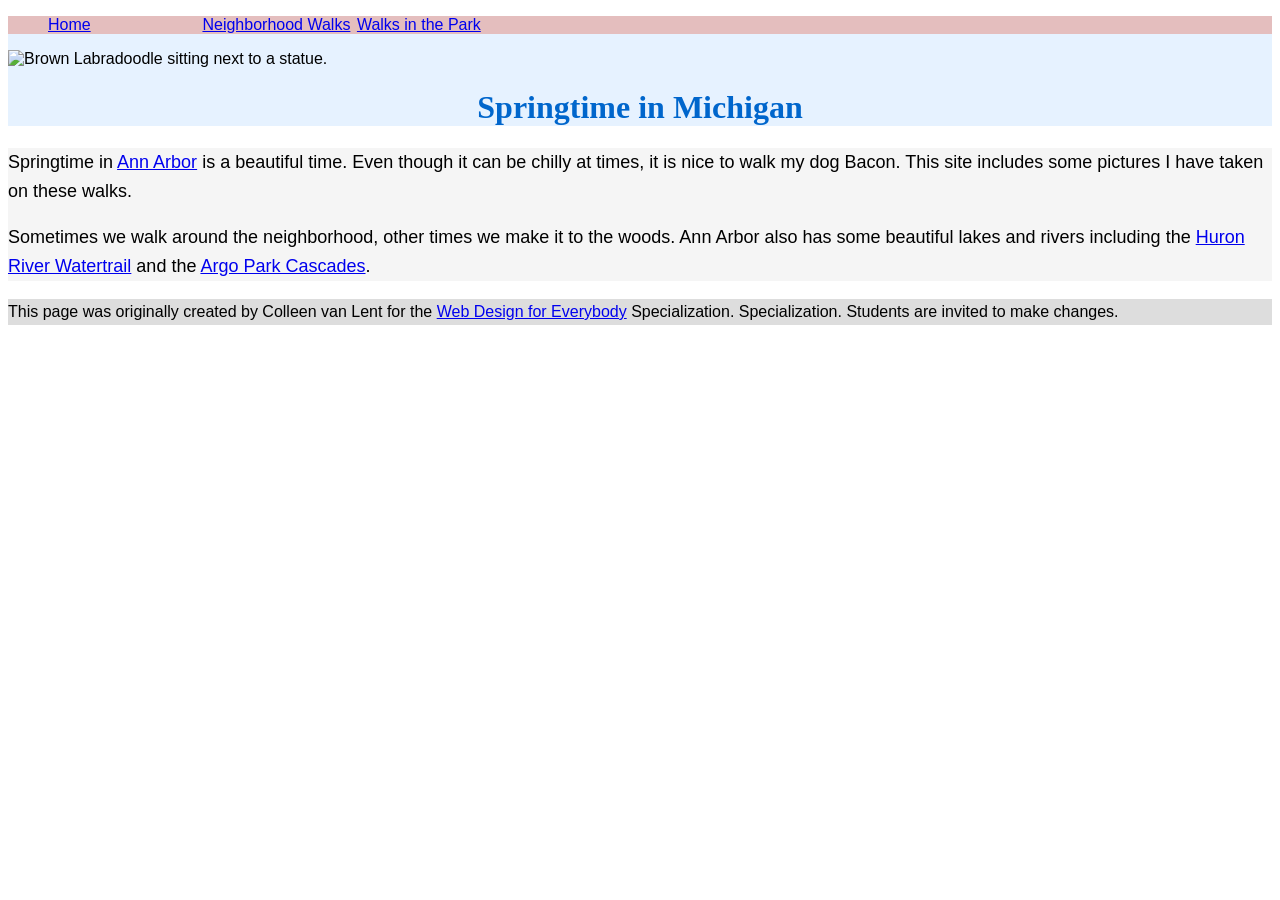
==== index.html @ 0c785f55 "Complete CSS Week 1 homework" ====
<!DOCTYPE html>
<html lang="en">

<head>
  <meta charset="utf-8">
  <meta name="viewport" content="width=device-width">
  <title>Springtime In Michigan</title>
  <link rel="stylesheet" href="css/style.css">
</head>

<body>
  <header>
    <nav>
      <ul>
        <li><a href="index.html">Home</a></li>
        <li><a href="neighborhood.html">Neighborhood Walks</a></li>
        <li><a href="parks.html">Walks in the Park</a></li>
      </ul>
    </nav>
    <img src="images/BaconGallupPark.jpg" width="200" alt="Brown Labradoodle sitting next to a statue.">
    <h1>Springtime in Michigan</h1>
  </header>
  <main>
    <p>Springtime in <a href="https://www.michigan.org/city/ann-arbor">Ann Arbor</a> is a beautiful time. Even though
      it can be chilly at times, it is nice to walk my dog Bacon. This site includes some pictures I have taken on
      these walks. </p>

    <p>Sometimes we walk around the neighborhood, other times we make it to the woods. Ann Arbor also has some
      beautiful lakes and rivers including the <a
        href="https://www.annarbor.org/things-to-do/recreation-outdoors/huron-river/">Huron River Watertrail</a> and
      the <a href="https://www.a2gov.org/departments/Parks-Recreation/parks-places/argo/pages/default.aspx">Argo Park
        Cascades</a>.</p>

  </main>
  <footer>
    <p>This page was originally created by Colleen van Lent for the <a
        href="https://www.coursera.org/specializations/web-design"> Web Design for Everybody</a> Specialization.
      Specialization. Students are invited to make changes.</p>
  </footer>

</body>

</html>
---- css/style.css ----
body {
    font-family: Arial, sans-serif;
    font-size: 16px;
}

header {
    background-color: #e6f2ff;
}

nav {
    background-color: #e4bebe;
}

main {
    background-color: #f5f5f5;
    font-size: 18px;
}

footer {
    background-color: #dddddd;
}

li {
    display: inline-block;
    width: 150px;
}

h1 {
    text-align: center;
    font-family: Georgia, serif;
    color: #0066cc;
}

p {
    line-height: 1.6;
}
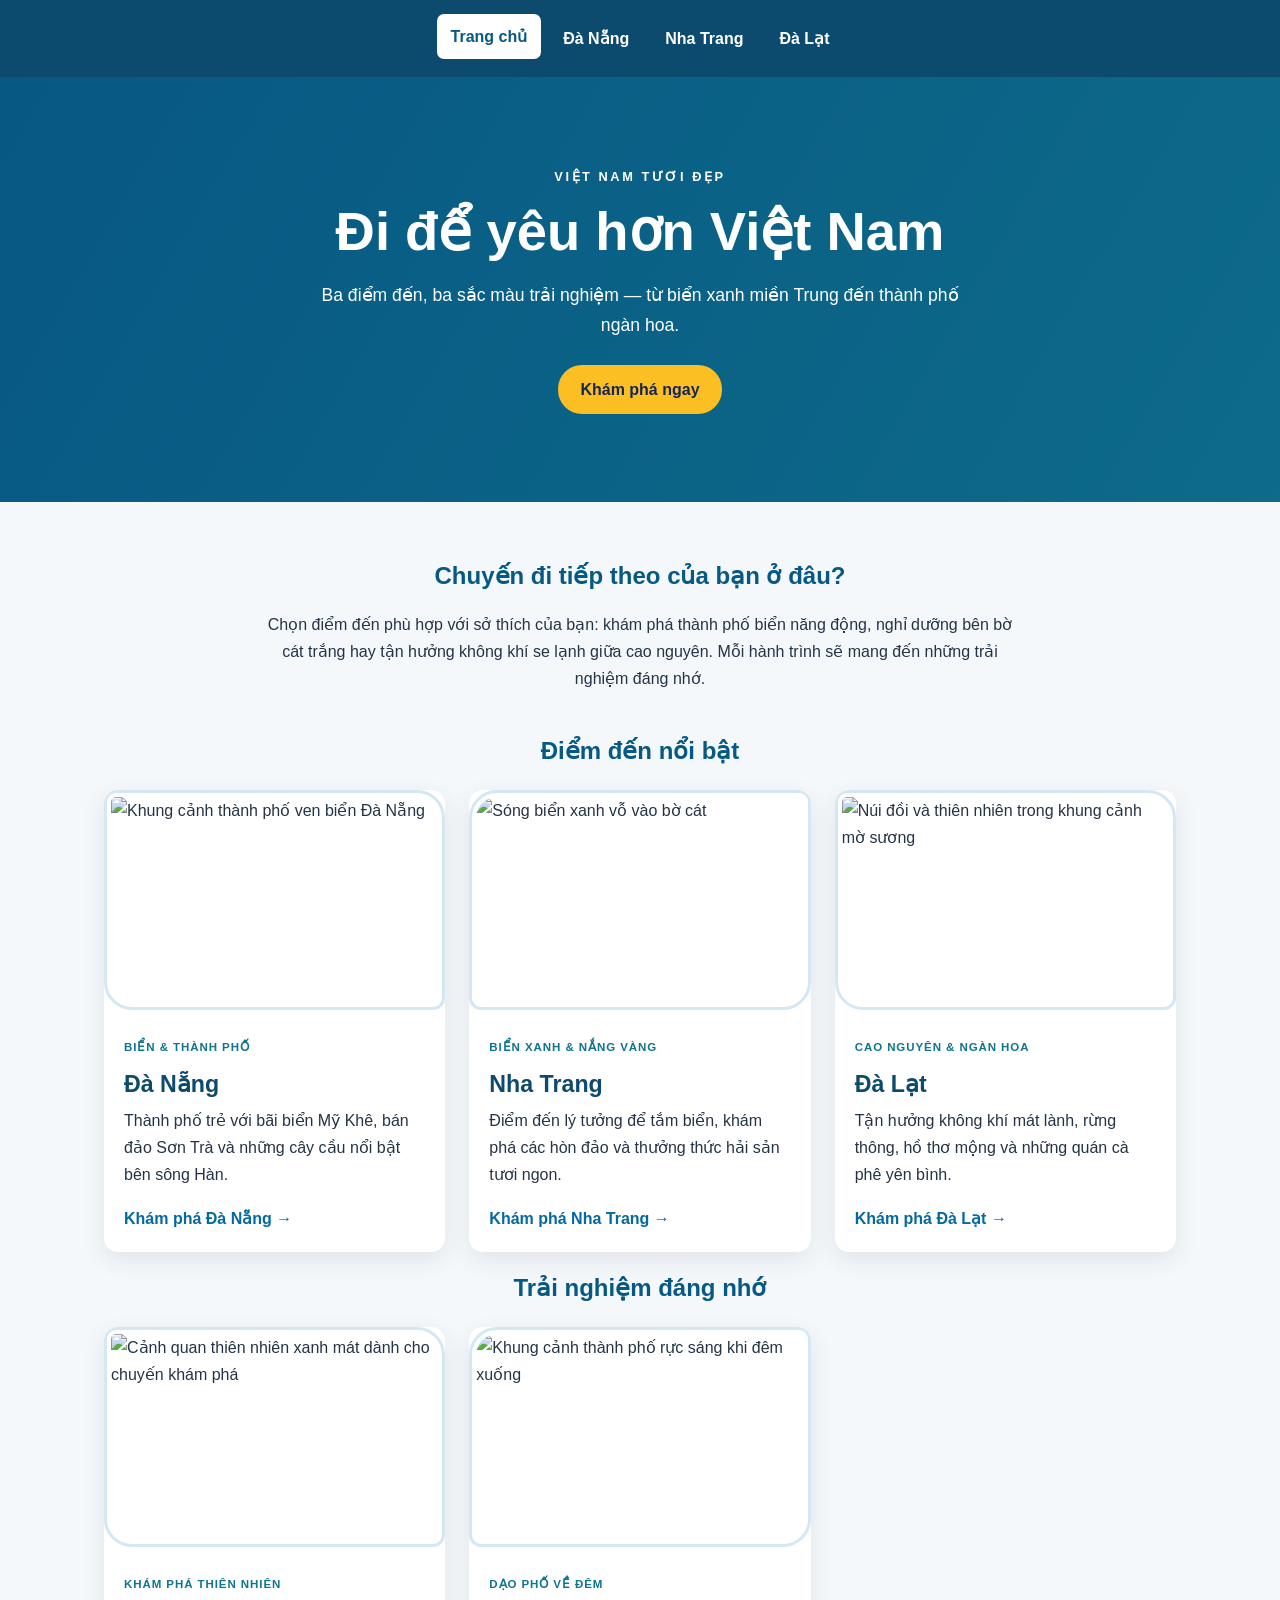
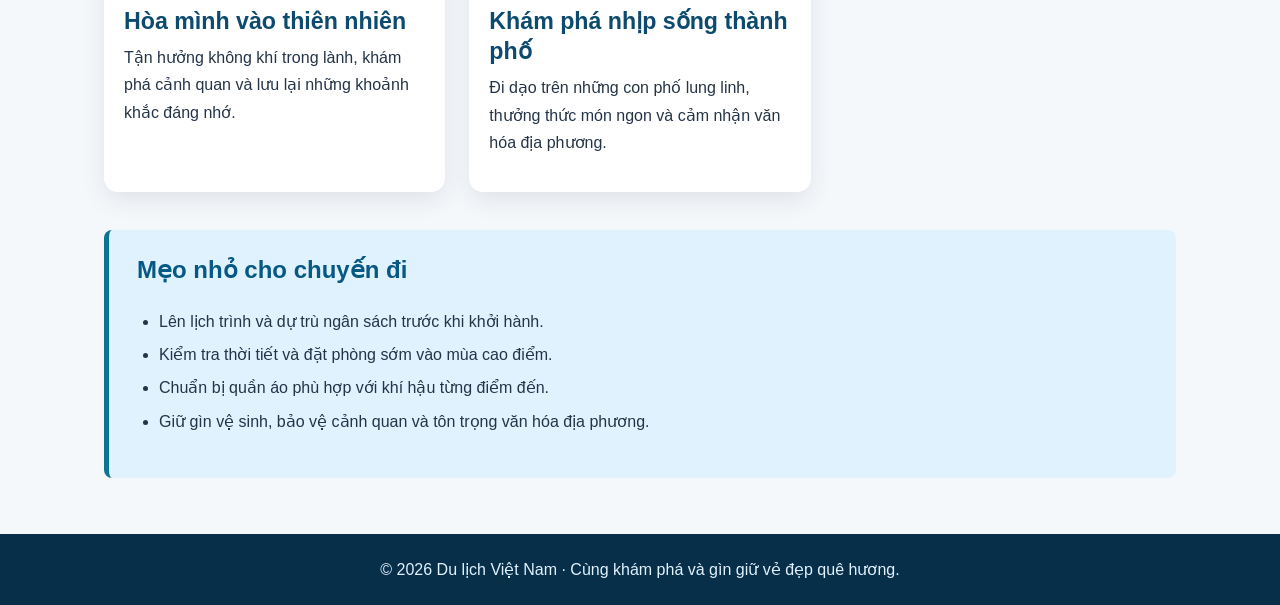
==== commit 9e706874: "Upload website du lich" ====
--- a/index.html
+++ b/index.html
@@ -1,43 +1,177 @@
+
 <!DOCTYPE html>
-<html lang="en">
-
+<html lang="vi">
 <head>
-  <meta charset="utf-8">
-  <meta name="viewport" content="width=device-width">
-  <title>Springtime In Michigan</title>
+  <meta charset="UTF-8">
+  <meta name="viewport" content="width=device-width, initial-scale=1.0">
+  <meta name="description" content="Khám phá những điểm đến nổi bật tại Việt Nam: Đà Nẵng, Nha Trang và Đà Lạt. Cùng lên kế hoạch cho chuyến du lịch tiếp theo của bạn.">
+  <title>Du lịch Việt Nam</title>
   <link rel="stylesheet" href="css/style.css">
 </head>
 
 <body>
-  <header>
-    <nav>
+  <a class="skip-link" href="#main-content">
+    Chuyển đến nội dung chính
+  </a>
+
+  <header class="site-header">
+    <nav aria-label="Điều hướng chính">
       <ul>
-        <li><a href="index.html">Home</a></li>
-        <li><a href="neighborhood.html">Neighborhood Walks</a></li>
-        <li><a href="parks.html">Walks in the Park</a></li>
+        <li>
+          <a class="active" href="index.html" aria-current="page">
+            Trang chủ
+          </a>
+        </li>
+        <li><a href="danang.html">Đà Nẵng</a></li>
+        <li><a href="nhatrang.html">Nha Trang</a></li>
+        <li><a href="dalat.html">Đà Lạt</a></li>
       </ul>
     </nav>
-    <img src="images/BaconGallupPark.jpg" width="200" alt="Brown Labradoodle sitting next to a statue.">
-    <h1>Springtime in Michigan</h1>
+
+    <div class="hero">
+      <p class="eyebrow">VIỆT NAM TƯƠI ĐẸP</p>
+      <h1>Đi để yêu hơn Việt Nam</h1>
+      <p>
+        Ba điểm đến, ba sắc màu trải nghiệm —
+        từ biển xanh miền Trung đến thành phố ngàn hoa.
+      </p>
+      <a class="hero-button" href="#destinations">
+        Khám phá ngay
+      </a>
+    </div>
   </header>
-  <main>
-    <p>Springtime in <a href="https://www.michigan.org/city/ann-arbor">Ann Arbor</a> is a beautiful time. Even though
-      it can be chilly at times, it is nice to walk my dog Bacon. This site includes some pictures I have taken on
-      these walks. </p>
 
-    <p>Sometimes we walk around the neighborhood, other times we make it to the woods. Ann Arbor also has some
-      beautiful lakes and rivers including the <a
-        href="https://www.annarbor.org/things-to-do/recreation-outdoors/huron-river/">Huron River Watertrail</a> and
-      the <a href="https://www.a2gov.org/departments/Parks-Recreation/parks-places/argo/pages/default.aspx">Argo Park
-        Cascades</a>.</p>
+  <main id="main-content" tabindex="-1">
+    <section class="intro" aria-labelledby="intro-title">
+      <h2 id="intro-title">Chuyến đi tiếp theo của bạn ở đâu?</h2>
+      <p>
+        Chọn điểm đến phù hợp với sở thích của bạn:
+        khám phá thành phố biển năng động, nghỉ dưỡng bên bờ cát trắng
+        hay tận hưởng không khí se lạnh giữa cao nguyên.
+        Mỗi hành trình sẽ mang đến những trải nghiệm đáng nhớ.
+      </p>
+    </section>
 
+    <section
+      id="destinations"
+      class="destination-section"
+      aria-labelledby="destinations-title"
+    >
+      <h2 id="destinations-title">Điểm đến nổi bật</h2>
+
+      <div class="destination-grid">
+        <article class="destination-card">
+          <img
+            src="https://images.unsplash.com/photo-1559592413-7cec4d0cae2b?auto=format&fit=crop&w=1000&q=85"
+            alt="Khung cảnh thành phố ven biển Đà Nẵng"
+            loading="lazy"
+          >
+          <div class="card-content">
+            <p class="card-tag">BIỂN &amp; THÀNH PHỐ</p>
+            <h3>Đà Nẵng</h3>
+            <p>
+              Thành phố trẻ với bãi biển Mỹ Khê, bán đảo Sơn Trà
+              và những cây cầu nổi bật bên sông Hàn.
+            </p>
+            <a class="text-link" href="danang.html">
+              Khám phá Đà Nẵng →
+            </a>
+          </div>
+        </article>
+
+        <article class="destination-card">
+          <img
+            src="https://images.unsplash.com/photo-1500375592092-40eb2168fd21?auto=format&fit=crop&w=1000&q=85"
+            alt="Sóng biển xanh vỗ vào bờ cát"
+            loading="lazy"
+          >
+          <div class="card-content">
+            <p class="card-tag">BIỂN XANH &amp; NẮNG VÀNG</p>
+            <h3>Nha Trang</h3>
+            <p>
+              Điểm đến lý tưởng để tắm biển, khám phá các hòn đảo
+              và thưởng thức hải sản tươi ngon.
+            </p>
+            <a class="text-link" href="nhatrang.html">
+              Khám phá Nha Trang →
+            </a>
+          </div>
+        </article>
+
+        <article class="destination-card">
+          <img
+            src="https://images.unsplash.com/photo-1519681393784-d120267933ba?auto=format&fit=crop&w=1000&q=85"
+            alt="Núi đồi và thiên nhiên trong khung cảnh mờ sương"
+            loading="lazy"
+          >
+          <div class="card-content">
+            <p class="card-tag">CAO NGUYÊN &amp; NGÀN HOA</p>
+            <h3>Đà Lạt</h3>
+            <p>
+              Tận hưởng không khí mát lành, rừng thông,
+              hồ thơ mộng và những quán cà phê yên bình.
+            </p>
+            <a class="text-link" href="dalat.html">
+              Khám phá Đà Lạt →
+            </a>
+          </div>
+        </article>
+      </div>
+    </section>
+
+    <section class="destination-section" aria-labelledby="experiences-title">
+      <h2 id="experiences-title">Trải nghiệm đáng nhớ</h2>
+
+      <div class="destination-grid">
+        <article class="destination-card">
+          <img
+            src="https://images.unsplash.com/photo-1473116763249-2faaef81ccda?auto=format&fit=crop&w=1000&q=85"
+            alt="Cảnh quan thiên nhiên xanh mát dành cho chuyến khám phá"
+            loading="lazy"
+          >
+          <div class="card-content">
+            <p class="card-tag">KHÁM PHÁ THIÊN NHIÊN</p>
+            <h3>Hòa mình vào thiên nhiên</h3>
+            <p>
+              Tận hưởng không khí trong lành, khám phá cảnh quan
+              và lưu lại những khoảnh khắc đáng nhớ.
+            </p>
+          </div>
+        </article>
+
+        <article class="destination-card">
+          <img
+            src="https://images.unsplash.com/photo-1519608487953-e999c86e7455?auto=format&fit=crop&w=1000&q=85"
+            alt="Khung cảnh thành phố rực sáng khi đêm xuống"
+            loading="lazy"
+          >
+          <div class="card-content">
+            <p class="card-tag">DẠO PHỐ VỀ ĐÊM</p>
+            <h3>Khám phá nhịp sống thành phố</h3>
+            <p>
+              Đi dạo trên những con phố lung linh,
+              thưởng thức món ngon và cảm nhận văn hóa địa phương.
+            </p>
+          </div>
+        </article>
+      </div>
+    </section>
+
+    <section class="travel-tip" aria-labelledby="tips-title">
+      <h2 id="tips-title">Mẹo nhỏ cho chuyến đi</h2>
+      <ul class="place-list">
+        <li>Lên lịch trình và dự trù ngân sách trước khi khởi hành.</li>
+        <li>Kiểm tra thời tiết và đặt phòng sớm vào mùa cao điểm.</li>
+        <li>Chuẩn bị quần áo phù hợp với khí hậu từng điểm đến.</li>
+        <li>Giữ gìn vệ sinh, bảo vệ cảnh quan và tôn trọng văn hóa địa phương.</li>
+      </ul>
+    </section>
   </main>
+
   <footer>
-    <p>This page was originally created by Colleen van Lent for the <a
-        href="https://www.coursera.org/specializations/web-design"> Web Design for Everybody</a> Specialization.
-      Specialization. Students are invited to make changes.</p>
+    <p>
+      © 2026 Du lịch Việt Nam · Cùng khám phá và gìn giữ vẻ đẹp quê hương.
+    </p>
   </footer>
-
 </body>
-
 </html>
--- a/css/style.css
+++ b/css/style.css
@@ -1,36 +1,437 @@
+*{
+  box-sizing: border-box;
+}
+
+html {
+  scroll-behavior: smooth;
+}
+
 body {
-    font-family: Arial, sans-serif;
-    font-size: 16px;
-}
-
-header {
-    background-color: #e6f2ff;
+  margin: 0;
+  font-family: Arial, Helvetica, sans-serif;
+  font-size: 16px;
+  line-height: 1.7;
+  color: #243447;
+  background: #f5f8fb;
+}
+
+h1,
+h2,
+h3 {
+  line-height: 1.3;
+}
+
+h2 {
+  color: #075985;
+}
+
+a {
+  transition: color 0.3s ease, background-color 0.3s ease;
+}
+
+.skip-link {
+  position: absolute;
+  left: 12px;
+  top: -100px;
+  z-index: 1000;
+  padding: 10px 14px;
+  background: #ffffff;
+  color: #075985;
+  border: 2px solid #075985;
+  border-radius: 6px;
+  font-weight: 700;
+  text-decoration: none;
+}
+
+.skip-link:focus {
+  top: 12px;
+  outline: 3px solid #fbbf24;
+  outline-offset: 3px;
+}
+
+.site-header {
+  background: #0c4a6e;
+  color: #ffffff;
+}
+
+.hero,
+.page-hero {
+  padding: 76px 24px 88px;
+  text-align: center;
+  color: #ffffff;
+  background:
+    linear-gradient(
+      120deg,
+      rgba(7, 89, 133, 0.94),
+      rgba(14, 116, 144, 0.78)
+    ),
+    url("https://images.unsplash.com/photo-1501785888041-af3ef285b470?auto=format&fit=crop&w=1800&q=85")
+    center / cover;
+}
+
+.hero {
+  min-height: 390px;
+}
+
+.page-hero {
+  padding-top: 62px;
+  padding-bottom: 66px;
+}
+
+.danang-hero {
+  background-image:
+    linear-gradient(
+      120deg,
+      rgba(7, 89, 133, 0.86),
+      rgba(14, 116, 144, 0.65)
+    ),
+    url("https://images.unsplash.com/photo-1559592413-7cec4d0cae2b?auto=format&fit=crop&w=1800&q=85");
+}
+
+.nhatrang-hero {
+  background-image:
+    linear-gradient(
+      120deg,
+      rgba(7, 89, 133, 0.78),
+      rgba(14, 116, 144, 0.55)
+    ),
+    url("https://images.unsplash.com/photo-1500375592092-40eb2168fd21?auto=format&fit=crop&w=1800&q=85");
+}
+
+.dalat-hero {
+  background-image:
+    linear-gradient(
+      120deg,
+      rgba(7, 89, 133, 0.78),
+      rgba(14, 116, 144, 0.55)
+    ),
+    url("https://images.unsplash.com/photo-1519681393784-d120267933ba?auto=format&fit=crop&w=1800&q=85");
+}
+
+.eyebrow {
+  font-size: 0.8rem;
+  font-weight: 700;
+  letter-spacing: 0.2em;
+}
+
+h1 {
+  font-size: clamp(2rem, 5vw, 3.4rem);
+  line-height: 1.15;
+  margin: 10px 0 18px;
+}
+
+.hero > p:not(.eyebrow),
+.page-hero > p:not(.eyebrow) {
+  max-width: 680px;
+  margin: 0 auto 24px;
+  font-size: 1.1rem;
+}
+
+.hero-button {
+  display: inline-block;
+  background: #fbbf24;
+  color: #172554;
+  text-decoration: none;
+  font-weight: 700;
+  padding: 11px 22px;
+  border-radius: 24px;
+  transition: background-color 0.3s ease, transform 0.3s ease;
+}
+
+.hero-button:hover,
+.hero-button:focus {
+  background: #fde68a;
+  transform: translateY(-3px);
 }
 
 nav {
-    background-color: #e4bebe;
+  max-width: 1120px;
+  margin: 0 auto;
+  padding: 0 24px;
+}
+
+nav ul {
+  display: flex;
+  flex-wrap: wrap;
+  justify-content: center;
+  align-items: center;
+  gap: 8px;
+  list-style: none;
+  margin: 0;
+  padding: 16px 0;
+}
+
+nav a {
+  display: block;
+  color: #ffffff;
+  background: #0c4a6e;
+  text-decoration: none;
+  font-weight: 700;
+  padding: 9px 14px;
+  border-radius: 7px;
+  transition:
+    background-color 0.3s ease,
+    color 0.3s ease,
+    transform 0.3s ease;
+}
+
+nav a:hover,
+nav a:focus,
+nav a.active,
+nav a[aria-current="page"] {
+  background: #ffffff;
+  color: #075985;
+  transform: translateY(-2px);
+}
+
+nav a:focus-visible {
+  outline: 3px solid #fbbf24;
+  outline-offset: 3px;
 }
 
 main {
-    background-color: #f5f5f5;
-    font-size: 18px;
+  max-width: 1120px;
+  margin: 0 auto;
+  padding: 38px 24px 56px;
+}
+
+.intro {
+  max-width: 760px;
+  margin: 0 auto 42px;
+  text-align: center;
+}
+
+.destination-section > h2 {
+  text-align: center;
+  margin-bottom: 24px;
+}
+
+/* ========================================
+   6. CSS Grid cho danh sách điểm đến
+   Ba cột trên màn hình lớn
+   ======================================== */
+.destination-grid {
+  display: grid;
+  grid-template-columns: repeat(3, minmax(0, 1fr));
+  gap: 24px;
+}
+
+.destination-card {
+  min-width: 0;
+  overflow: hidden;
+  background: #ffffff;
+  border-radius: 14px;
+  box-shadow: 0 8px 24px rgba(15, 23, 42, 0.09);
+  transition:
+    transform 0.3s ease,
+    box-shadow 0.3s ease;
+}
+
+.destination-card:hover {
+  transform: translateY(-6px);
+  box-shadow: 0 14px 30px rgba(15, 23, 42, 0.16);
+}
+
+.card-content {
+  padding: 20px;
+}
+
+.card-content h3 {
+  margin: 4px 0 8px;
+  color: #0c4a6e;
+  font-size: 1.45rem;
+}
+
+.card-content p {
+  margin-top: 8px;
+}
+
+.card-tag {
+  color: #0e7490;
+  font-size: 0.72rem;
+  font-weight: 700;
+  letter-spacing: 0.08em;
+}
+
+img {
+  display: block;
+  max-width: 100%;
+  height: auto;
+  border: 3px solid #d5e7f3;
+  padding: 4px;
+  border-radius: 12px;
+  background: #ffffff;
+  box-sizing: border-box;
+  transition:
+    transform 0.3s ease,
+    box-shadow 0.3s ease,
+    border-color 0.3s ease;
+}
+
+.destination-card img {
+  width: 100%;
+  height: 220px;
+  object-fit: cover;
+}
+
+.detail-image {
+  width: 100%;
+  height: 390px;
+  object-fit: cover;
+}
+
+.destination-card img:hover,
+.detail-image:hover {
+  transform: scale(1.025);
+  border-color: #0e7490;
+  box-shadow: 0 8px 20px rgba(7, 89, 133, 0.2);
+}
+
+.destination-card:nth-child(odd) img {
+  border-radius: 12px 28px 12px 28px;
+}
+
+.destination-card:nth-child(even) img {
+  border-radius: 28px 12px 28px 12px;
+}
+
+.text-link,
+.back-link {
+  color: #0369a1;
+  font-weight: 700;
+  text-decoration: none;
+}
+
+.text-link:hover,
+.back-link:hover {
+  color: #0c4a6e;
+  text-decoration: underline;
+}
+
+.travel-tip,
+.info-panel {
+  margin-top: 38px;
+  padding: 24px 28px;
+  border-left: 5px solid #0e7490;
+  background: #e0f2fe;
+  border-radius: 8px;
+}
+
+.travel-tip h2,
+.info-panel h2 {
+  margin-top: 0;
+}
+
+.content-page {
+  min-height: 55vh;
+}
+
+.detail-layout {
+  display: grid;
+  grid-template-columns: 1fr 1fr;
+  gap: 34px;
+  align-items: start;
+}
+
+.detail-layout h2 {
+  margin-top: 0;
+}
+
+.place-list {
+  padding-left: 22px;
+}
+
+.place-list li {
+  padding: 3px 0;
+}
+
+.back-link {
+  display: inline-block;
+  margin-top: 30px;
 }
 
 footer {
-    background-color: #dddddd;
-}
-
-li {
-    display: inline-block;
-    width: 150px;
-}
-
-h1 {
+  padding: 22px 24px;
+  text-align: center;
+  background: #082f49;
+  color: #e0f2fe;
+}
+
+footer p {
+  margin: 0;
+}
+
+@media (max-width: 760px) {
+  nav {
+    padding: 0 14px;
+  }
+
+  nav ul {
+    gap: 3px;
+  }
+
+  nav a {
+    padding: 8px 10px;
+  }
+
+  .hero {
+    min-height: 330px;
+    padding-top: 58px;
+  }
+
+  .destination-grid,
+  .detail-layout {
+    grid-template-columns: 1fr;
+  }
+
+  .destination-card img {
+    height: 240px;
+  }
+
+  .detail-image {
+    height: 270px;
+  }
+
+  main {
+    padding-left: 16px;
+    padding-right: 16px;
+  }
+}
+
+@media (max-width: 480px) {
+  nav ul {
+    flex-direction: column;
+    align-items: stretch;
+  }
+
+  nav a {
     text-align: center;
-    font-family: Georgia, serif;
-    color: #0066cc;
-}
-
-p {
-    line-height: 1.6;
-}+  }
+
+  .hero,
+  .page-hero {
+    padding: 48px 16px;
+  }
+
+  .destination-grid {
+    gap: 18px;
+  }
+
+  .travel-tip,
+  .info-panel {
+    padding: 18px;
+  }
+}
+
+@media (prefers-reduced-motion: reduce) {
+  html {
+    scroll-behavior: auto;
+  }
+
+  *,
+  *::before,
+  *::after {
+    animation-duration: 0.01ms !important;
+    transition-duration: 0.01ms !important;
+  }
+}
